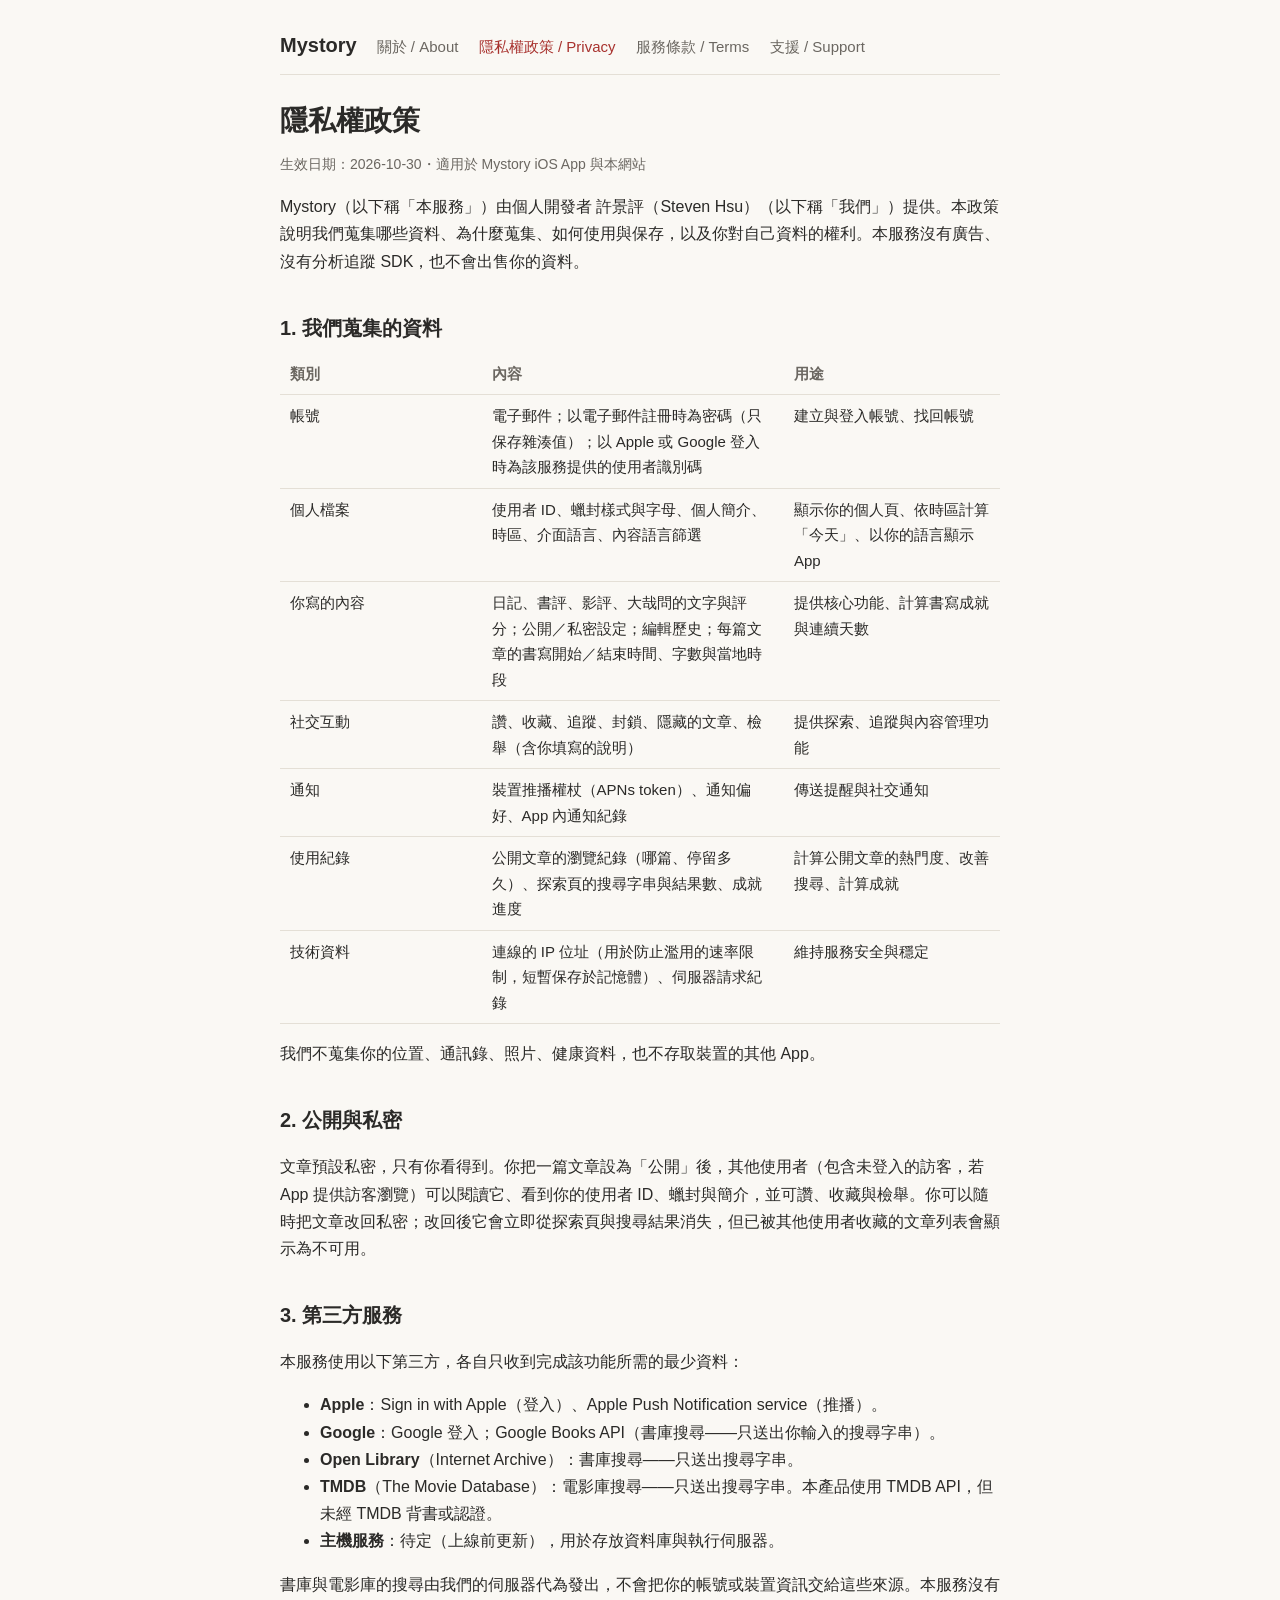
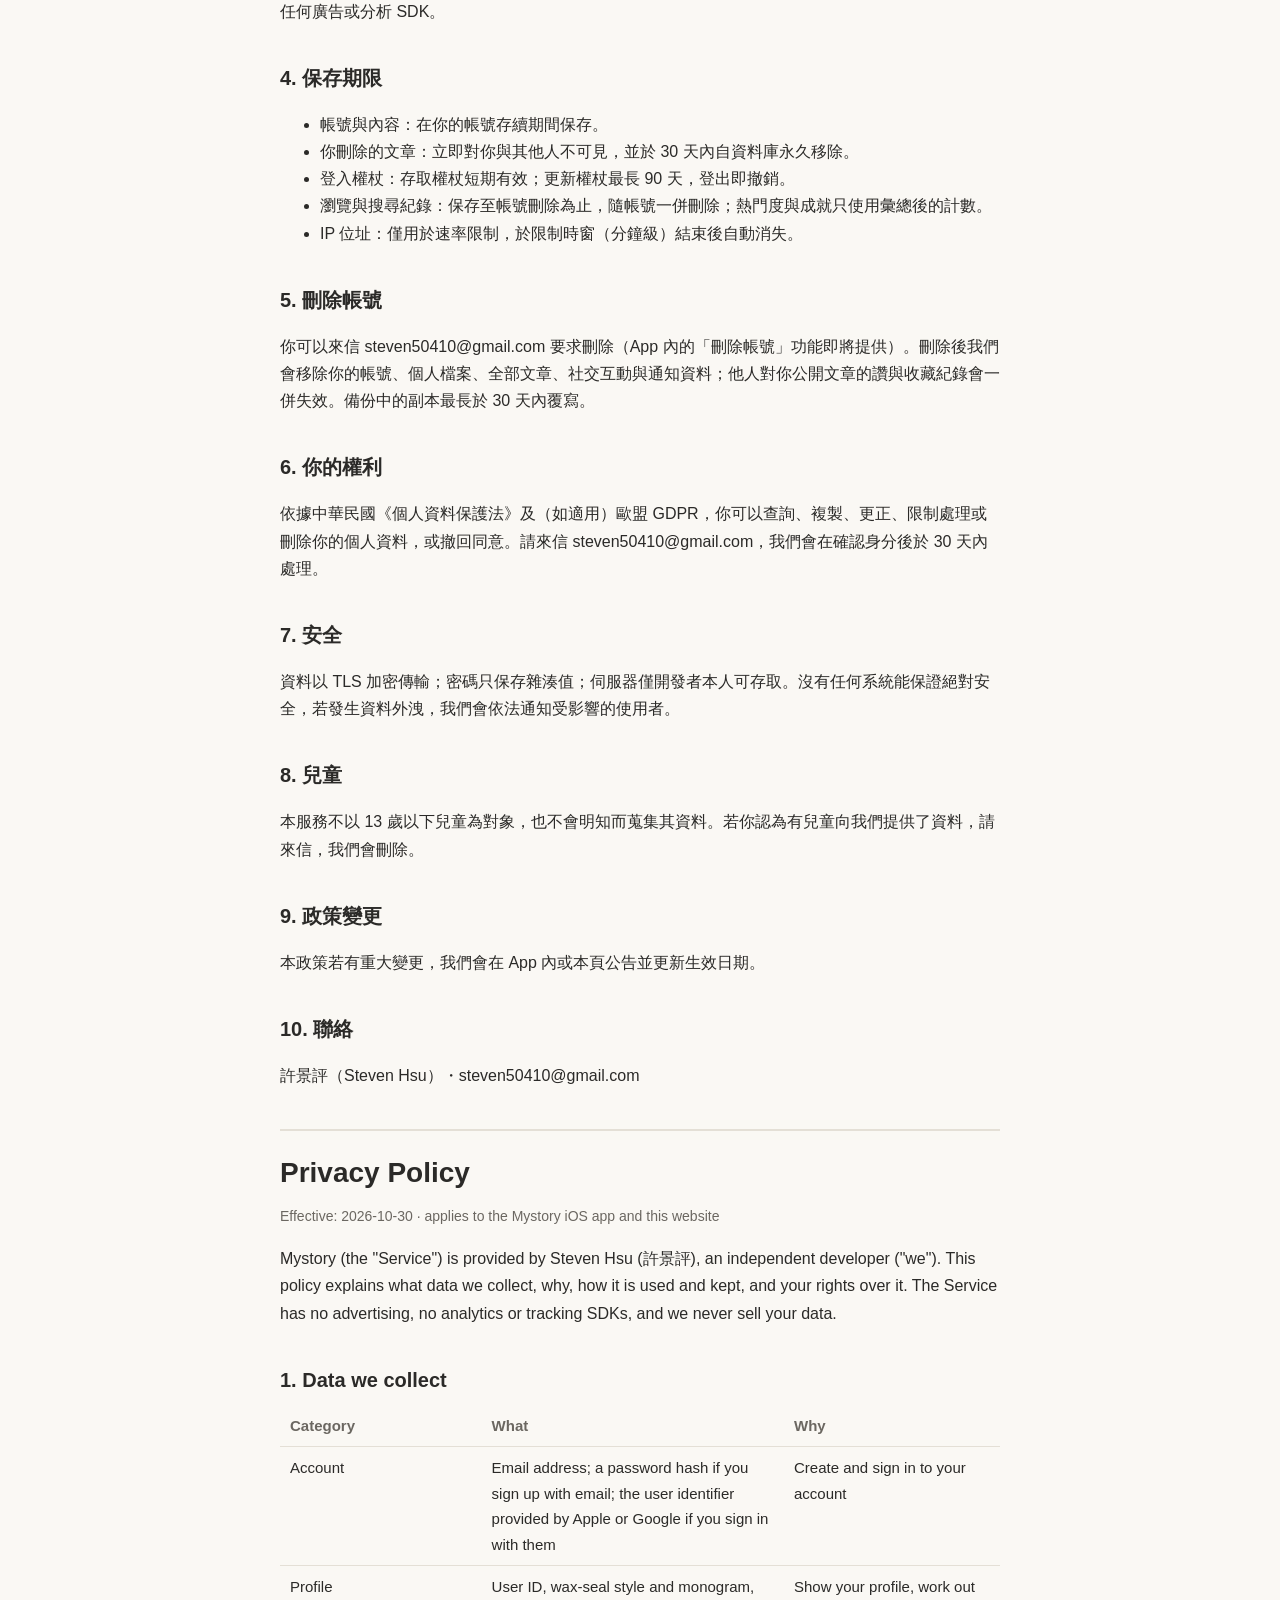
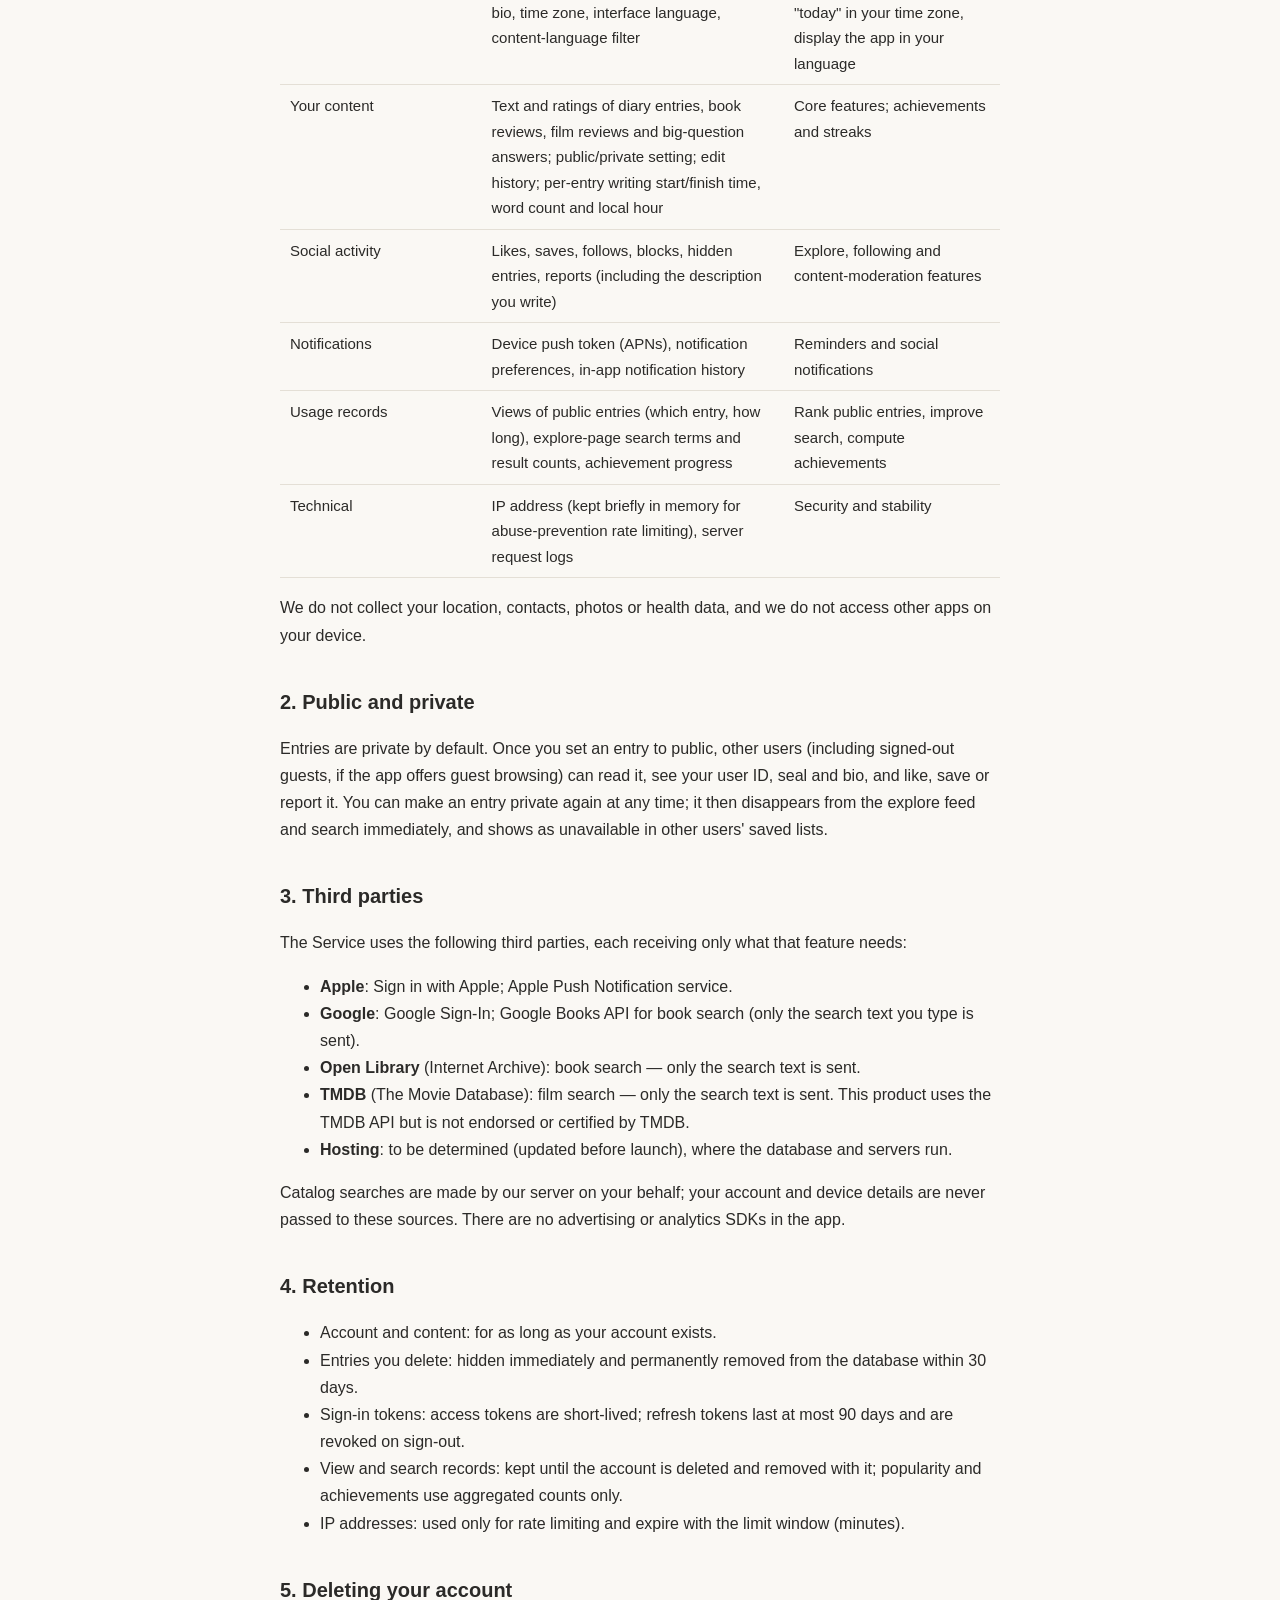
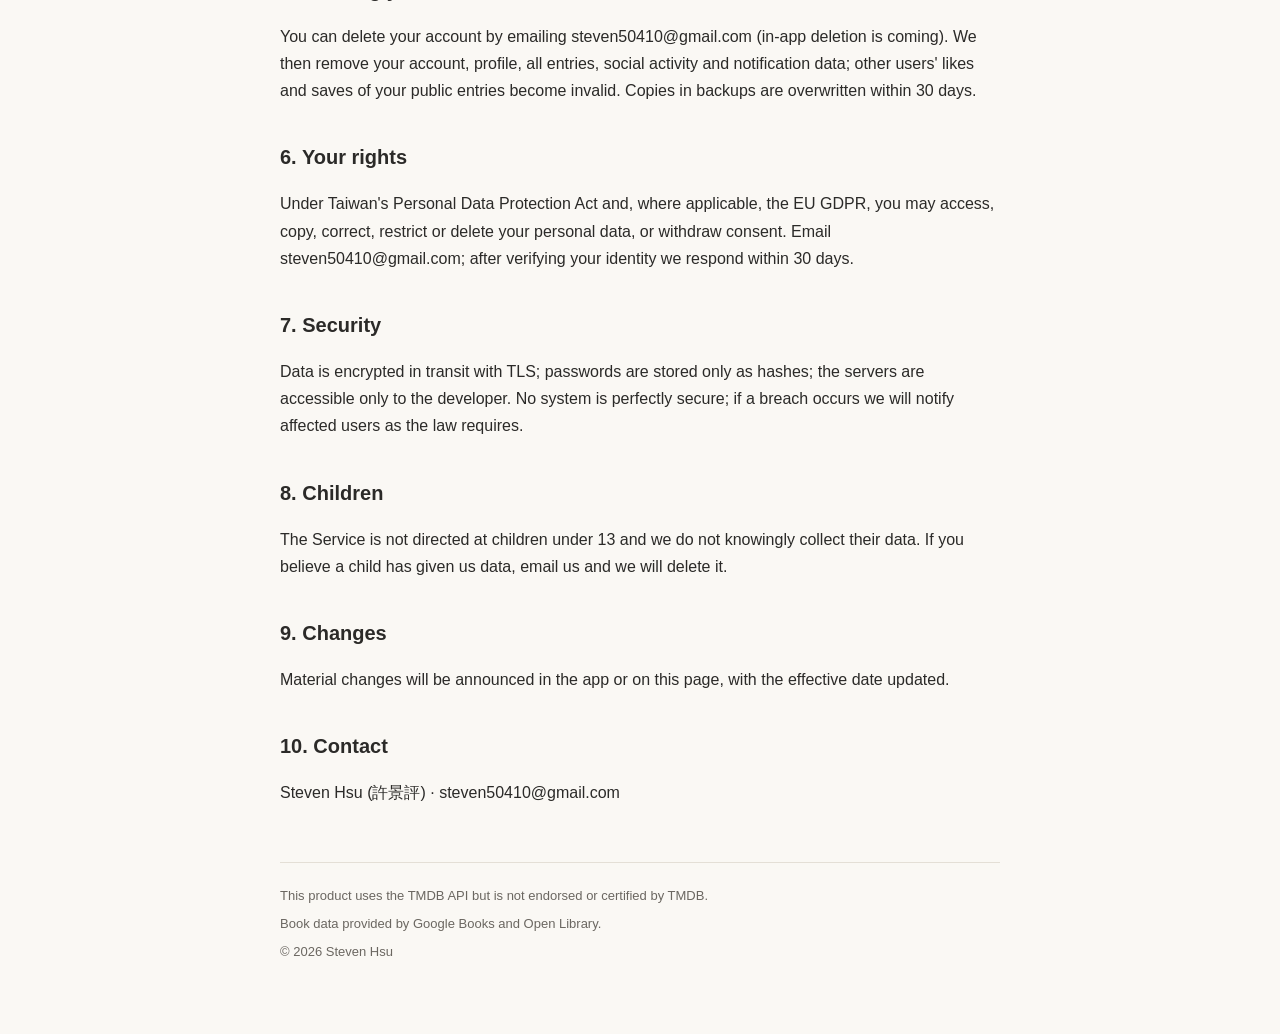
==== privacy.html @ a984b12b "init." ====
<!doctype html>
<html lang="zh-Hant">
<head>
<meta charset="utf-8">
<meta name="viewport" content="width=device-width, initial-scale=1">
<title>Mystory — 隱私權政策 / Privacy Policy</title>
<link rel="stylesheet" href="style.css">
</head>
<body>
<header>
  <a class="brand" href="index.html">Mystory</a>
  <nav>
    <a href="index.html">關於 / About</a>
    <a href="privacy.html" aria-current="page">隱私權政策 / Privacy</a>
    <a href="terms.html">服務條款 / Terms</a>
    <a href="support.html">支援 / Support</a>
  </nav>
</header>

<main>
<!-- ======================= 繁體中文 ======================= -->
<section class="lang" lang="zh-Hant">
  <h1>隱私權政策</h1>
  <p class="muted">生效日期：2026-10-30・適用於 Mystory iOS App 與本網站</p>

  <p>Mystory（以下稱「本服務」）由個人開發者 許景評（Steven Hsu）（以下稱「我們」）提供。本政策說明我們蒐集哪些資料、為什麼蒐集、如何使用與保存，以及你對自己資料的權利。本服務沒有廣告、沒有分析追蹤 SDK，也不會出售你的資料。</p>

  <h2>1. 我們蒐集的資料</h2>
  <table>
    <tr><th style="width:28%">類別</th><th>內容</th><th style="width:30%">用途</th></tr>
    <tr><td>帳號</td><td>電子郵件；以電子郵件註冊時為密碼（只保存雜湊值）；以 Apple 或 Google 登入時為該服務提供的使用者識別碼</td><td>建立與登入帳號、找回帳號</td></tr>
    <tr><td>個人檔案</td><td>使用者 ID、蠟封樣式與字母、個人簡介、時區、介面語言、內容語言篩選</td><td>顯示你的個人頁、依時區計算「今天」、以你的語言顯示 App</td></tr>
    <tr><td>你寫的內容</td><td>日記、書評、影評、大哉問的文字與評分；公開／私密設定；編輯歷史；每篇文章的書寫開始／結束時間、字數與當地時段</td><td>提供核心功能、計算書寫成就與連續天數</td></tr>
    <tr><td>社交互動</td><td>讚、收藏、追蹤、封鎖、隱藏的文章、檢舉（含你填寫的說明）</td><td>提供探索、追蹤與內容管理功能</td></tr>
    <tr><td>通知</td><td>裝置推播權杖（APNs token）、通知偏好、App 內通知紀錄</td><td>傳送提醒與社交通知</td></tr>
    <tr><td>使用紀錄</td><td>公開文章的瀏覽紀錄（哪篇、停留多久）、探索頁的搜尋字串與結果數、成就進度</td><td>計算公開文章的熱門度、改善搜尋、計算成就</td></tr>
    <tr><td>技術資料</td><td>連線的 IP 位址（用於防止濫用的速率限制，短暫保存於記憶體）、伺服器請求紀錄</td><td>維持服務安全與穩定</td></tr>
  </table>
  <p>我們不蒐集你的位置、通訊錄、照片、健康資料，也不存取裝置的其他 App。</p>

  <h2>2. 公開與私密</h2>
  <p>文章預設私密，只有你看得到。你把一篇文章設為「公開」後，其他使用者（包含未登入的訪客，若 App 提供訪客瀏覽）可以閱讀它、看到你的使用者 ID、蠟封與簡介，並可讚、收藏與檢舉。你可以隨時把文章改回私密；改回後它會立即從探索頁與搜尋結果消失，但已被其他使用者收藏的文章列表會顯示為不可用。</p>

  <h2>3. 第三方服務</h2>
  <p>本服務使用以下第三方，各自只收到完成該功能所需的最少資料：</p>
  <ul>
    <li><strong>Apple</strong>：Sign in with Apple（登入）、Apple Push Notification service（推播）。</li>
    <li><strong>Google</strong>：Google 登入；Google Books API（書庫搜尋——只送出你輸入的搜尋字串）。</li>
    <li><strong>Open Library</strong>（Internet Archive）：書庫搜尋——只送出搜尋字串。</li>
    <li><strong>TMDB</strong>（The Movie Database）：電影庫搜尋——只送出搜尋字串。本產品使用 TMDB API，但未經 TMDB 背書或認證。</li>
    <li><strong>主機服務</strong>：待定（上線前更新），用於存放資料庫與執行伺服器。</li>
  </ul>
  <p>書庫與電影庫的搜尋由我們的伺服器代為發出，不會把你的帳號或裝置資訊交給這些來源。本服務沒有任何廣告或分析 SDK。</p>

  <h2>4. 保存期限</h2>
  <ul>
    <li>帳號與內容：在你的帳號存續期間保存。</li>
    <li>你刪除的文章：立即對你與其他人不可見，並於 30 天內自資料庫永久移除。</li>
    <li>登入權杖：存取權杖短期有效；更新權杖最長 90 天，登出即撤銷。</li>
    <li>瀏覽與搜尋紀錄：保存至帳號刪除為止，隨帳號一併刪除；熱門度與成就只使用彙總後的計數。</li>
    <li>IP 位址：僅用於速率限制，於限制時窗（分鐘級）結束後自動消失。</li>
  </ul>

  <h2>5. 刪除帳號</h2>
  <p>你可以來信 steven50410@gmail.com 要求刪除（App 內的「刪除帳號」功能即將提供<!-- TODO WI-14 -->）。刪除後我們會移除你的帳號、個人檔案、全部文章、社交互動與通知資料；他人對你公開文章的讚與收藏紀錄會一併失效。備份中的副本最長於 30 天內覆寫。</p>

  <h2>6. 你的權利</h2>
  <p>依據中華民國《個人資料保護法》及（如適用）歐盟 GDPR，你可以查詢、複製、更正、限制處理或刪除你的個人資料，或撤回同意。請來信 steven50410@gmail.com，我們會在確認身分後於 30 天內處理。</p>

  <h2>7. 安全</h2>
  <p>資料以 TLS 加密傳輸；密碼只保存雜湊值；伺服器僅開發者本人可存取。沒有任何系統能保證絕對安全，若發生資料外洩，我們會依法通知受影響的使用者。</p>

  <h2>8. 兒童</h2>
  <p>本服務不以 13 歲以下兒童為對象，也不會明知而蒐集其資料。若你認為有兒童向我們提供了資料，請來信，我們會刪除。</p>

  <h2>9. 政策變更</h2>
  <p>本政策若有重大變更，我們會在 App 內或本頁公告並更新生效日期。</p>

  <h2>10. 聯絡</h2>
  <p>許景評（Steven Hsu）・steven50410@gmail.com</p>
</section>

<!-- ======================= English ======================= -->
<section class="lang" lang="en">
  <h1>Privacy Policy</h1>
  <p class="muted">Effective: 2026-10-30 · applies to the Mystory iOS app and this website</p>

  <p>Mystory (the "Service") is provided by Steven Hsu (許景評), an independent developer ("we"). This policy explains what data we collect, why, how it is used and kept, and your rights over it. The Service has no advertising, no analytics or tracking SDKs, and we never sell your data.</p>

  <h2>1. Data we collect</h2>
  <table>
    <tr><th style="width:28%">Category</th><th>What</th><th style="width:30%">Why</th></tr>
    <tr><td>Account</td><td>Email address; a password hash if you sign up with email; the user identifier provided by Apple or Google if you sign in with them</td><td>Create and sign in to your account</td></tr>
    <tr><td>Profile</td><td>User ID, wax-seal style and monogram, bio, time zone, interface language, content-language filter</td><td>Show your profile, work out "today" in your time zone, display the app in your language</td></tr>
    <tr><td>Your content</td><td>Text and ratings of diary entries, book reviews, film reviews and big-question answers; public/private setting; edit history; per-entry writing start/finish time, word count and local hour</td><td>Core features; achievements and streaks</td></tr>
    <tr><td>Social activity</td><td>Likes, saves, follows, blocks, hidden entries, reports (including the description you write)</td><td>Explore, following and content-moderation features</td></tr>
    <tr><td>Notifications</td><td>Device push token (APNs), notification preferences, in-app notification history</td><td>Reminders and social notifications</td></tr>
    <tr><td>Usage records</td><td>Views of public entries (which entry, how long), explore-page search terms and result counts, achievement progress</td><td>Rank public entries, improve search, compute achievements</td></tr>
    <tr><td>Technical</td><td>IP address (kept briefly in memory for abuse-prevention rate limiting), server request logs</td><td>Security and stability</td></tr>
  </table>
  <p>We do not collect your location, contacts, photos or health data, and we do not access other apps on your device.</p>

  <h2>2. Public and private</h2>
  <p>Entries are private by default. Once you set an entry to public, other users (including signed-out guests, if the app offers guest browsing) can read it, see your user ID, seal and bio, and like, save or report it. You can make an entry private again at any time; it then disappears from the explore feed and search immediately, and shows as unavailable in other users' saved lists.</p>

  <h2>3. Third parties</h2>
  <p>The Service uses the following third parties, each receiving only what that feature needs:</p>
  <ul>
    <li><strong>Apple</strong>: Sign in with Apple; Apple Push Notification service.</li>
    <li><strong>Google</strong>: Google Sign-In; Google Books API for book search (only the search text you type is sent).</li>
    <li><strong>Open Library</strong> (Internet Archive): book search — only the search text is sent.</li>
    <li><strong>TMDB</strong> (The Movie Database): film search — only the search text is sent. This product uses the TMDB API but is not endorsed or certified by TMDB.</li>
    <li><strong>Hosting</strong>: to be determined (updated before launch), where the database and servers run.</li>
  </ul>
  <p>Catalog searches are made by our server on your behalf; your account and device details are never passed to these sources. There are no advertising or analytics SDKs in the app.</p>

  <h2>4. Retention</h2>
  <ul>
    <li>Account and content: for as long as your account exists.</li>
    <li>Entries you delete: hidden immediately and permanently removed from the database within 30 days.</li>
    <li>Sign-in tokens: access tokens are short-lived; refresh tokens last at most 90 days and are revoked on sign-out.</li>
    <li>View and search records: kept until the account is deleted and removed with it; popularity and achievements use aggregated counts only.</li>
    <li>IP addresses: used only for rate limiting and expire with the limit window (minutes).</li>
  </ul>

  <h2>5. Deleting your account</h2>
  <p>You can delete your account by emailing steven50410@gmail.com (in-app deletion is coming<!-- TODO WI-14 -->). We then remove your account, profile, all entries, social activity and notification data; other users' likes and saves of your public entries become invalid. Copies in backups are overwritten within 30 days.</p>

  <h2>6. Your rights</h2>
  <p>Under Taiwan's Personal Data Protection Act and, where applicable, the EU GDPR, you may access, copy, correct, restrict or delete your personal data, or withdraw consent. Email steven50410@gmail.com; after verifying your identity we respond within 30 days.</p>

  <h2>7. Security</h2>
  <p>Data is encrypted in transit with TLS; passwords are stored only as hashes; the servers are accessible only to the developer. No system is perfectly secure; if a breach occurs we will notify affected users as the law requires.</p>

  <h2>8. Children</h2>
  <p>The Service is not directed at children under 13 and we do not knowingly collect their data. If you believe a child has given us data, email us and we will delete it.</p>

  <h2>9. Changes</h2>
  <p>Material changes will be announced in the app or on this page, with the effective date updated.</p>

  <h2>10. Contact</h2>
  <p>Steven Hsu (許景評) · steven50410@gmail.com</p>
</section>
</main>

<footer>
  <p>This product uses the TMDB API but is not endorsed or certified by TMDB.</p>
  <p>Book data provided by Google Books and Open Library.</p>
  <p>© 2026 Steven Hsu</p>
</footer>
</body>
</html>
---- style.css ----
:root {
  --ink: #2b2a28;
  --muted: #6b6761;
  --paper: #faf8f4;
  --line: #e4dfd6;
  --seal: #a8322e;
  --max: 720px;
}
@media (prefers-color-scheme: dark) {
  :root { --ink: #ece8e1; --muted: #a39d94; --paper: #1d1c1a; --line: #3a3733; --seal: #d9534f; }
}
* { box-sizing: border-box; }
html { color-scheme: light dark; }
body {
  margin: 0;
  padding: 0 20px 64px;
  background: var(--paper);
  color: var(--ink);
  font: 16px/1.7 -apple-system, "SF Pro Text", "PingFang TC", "Noto Sans TC", "Helvetica Neue", Arial, sans-serif;
}
header, main, footer { max-width: var(--max); margin: 0 auto; }
header { padding: 28px 0 12px; border-bottom: 1px solid var(--line); display: flex; flex-wrap: wrap; gap: 8px 20px; align-items: baseline; }
header .brand { font-weight: 700; font-size: 20px; color: var(--ink); text-decoration: none; }
header nav a { color: var(--muted); text-decoration: none; margin-right: 16px; font-size: 15px; }
header nav a:hover, header nav a[aria-current] { color: var(--seal); }
main { padding-top: 28px; }
h1 { font-size: 28px; line-height: 1.3; margin: 0 0 6px; }
h2 { font-size: 20px; margin: 36px 0 8px; }
h3 { font-size: 16px; margin: 20px 0 4px; }
p, li { color: var(--ink); }
.muted { color: var(--muted); font-size: 14px; }
a { color: var(--seal); }
table { border-collapse: collapse; width: 100%; margin: 8px 0 12px; font-size: 15px; }
th, td { text-align: left; vertical-align: top; padding: 8px 10px; border-bottom: 1px solid var(--line); }
th { color: var(--muted); font-weight: 600; }
.lang { margin: 40px 0 0; padding-top: 24px; border-top: 2px solid var(--line); }
.lang:first-of-type { margin-top: 0; padding-top: 0; border-top: 0; }
.todo { background: rgba(168, 50, 46, .08); border-left: 3px solid var(--seal); padding: 2px 8px; }
footer { margin-top: 56px; padding-top: 16px; border-top: 1px solid var(--line); font-size: 13px; color: var(--muted); }
footer p { margin: 6px 0; color: var(--muted); }
@media (max-width: 480px) { body { font-size: 15px; } h1 { font-size: 24px; } }
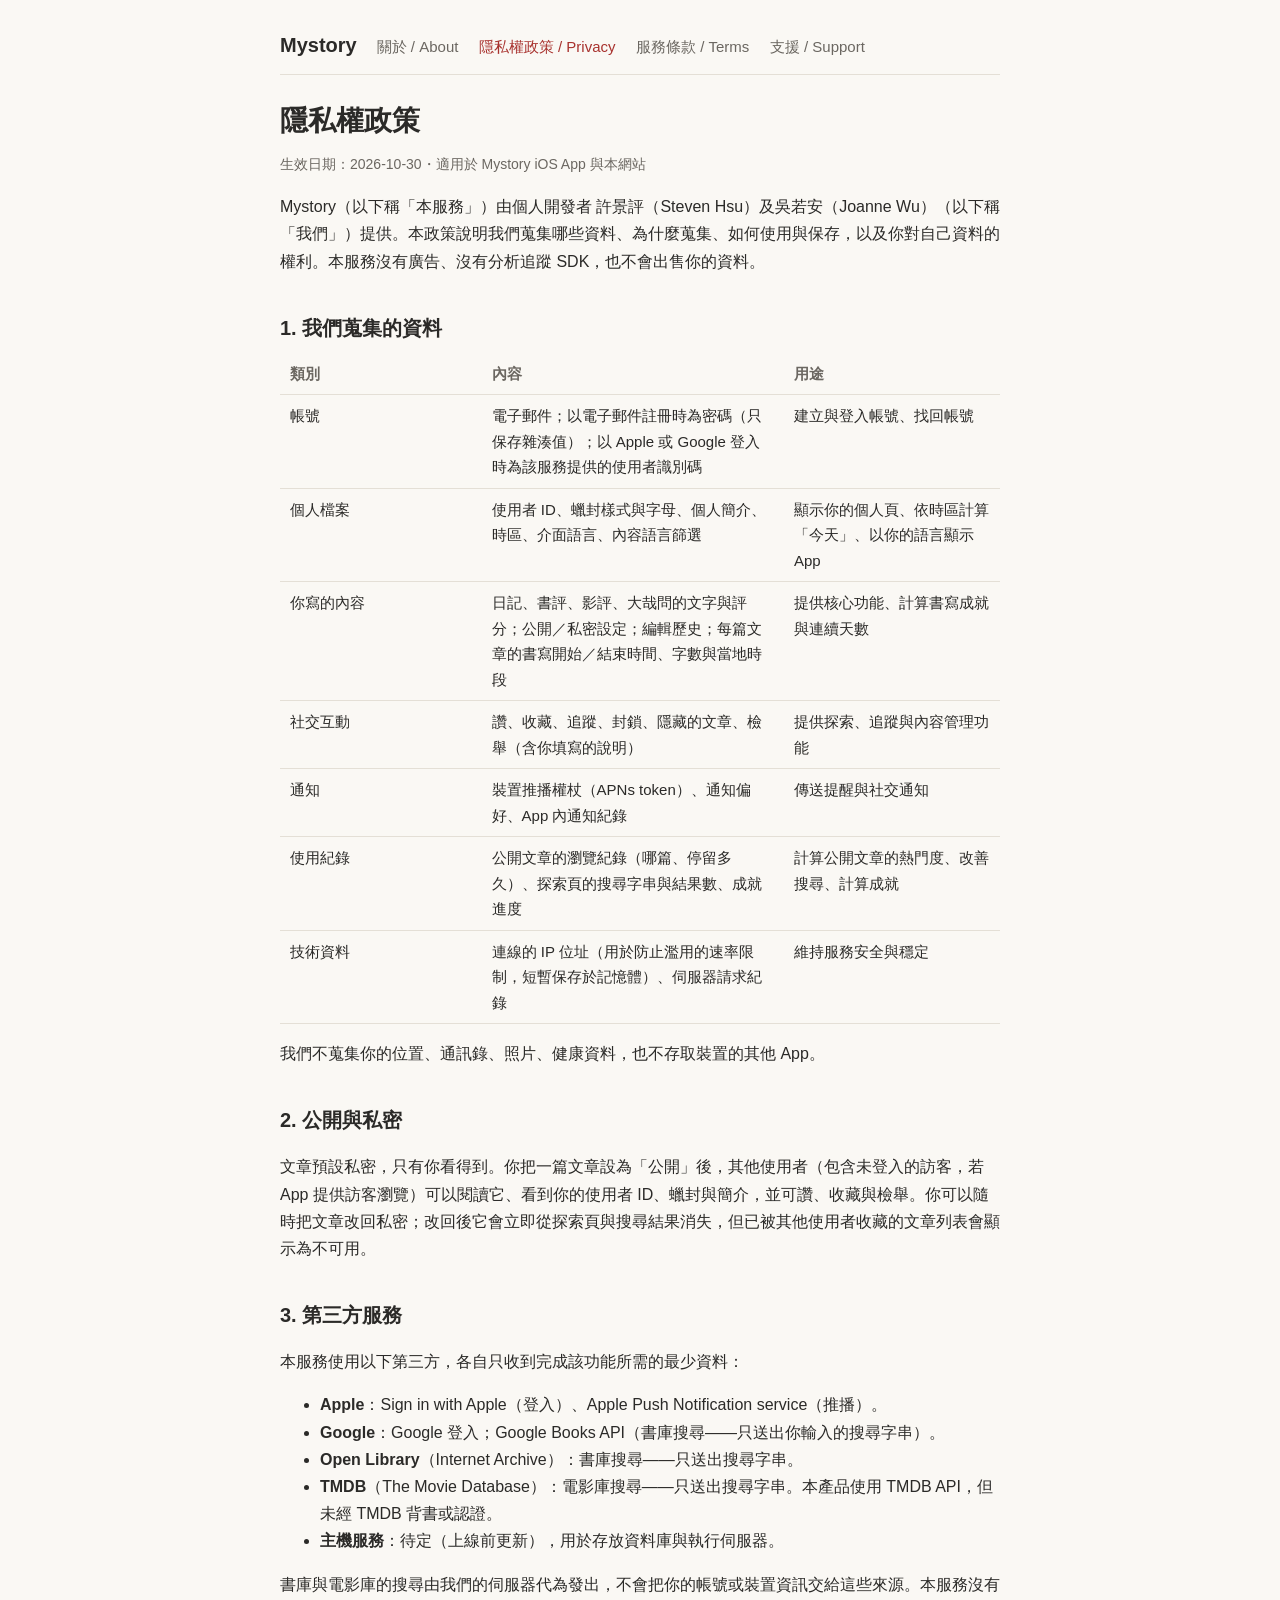
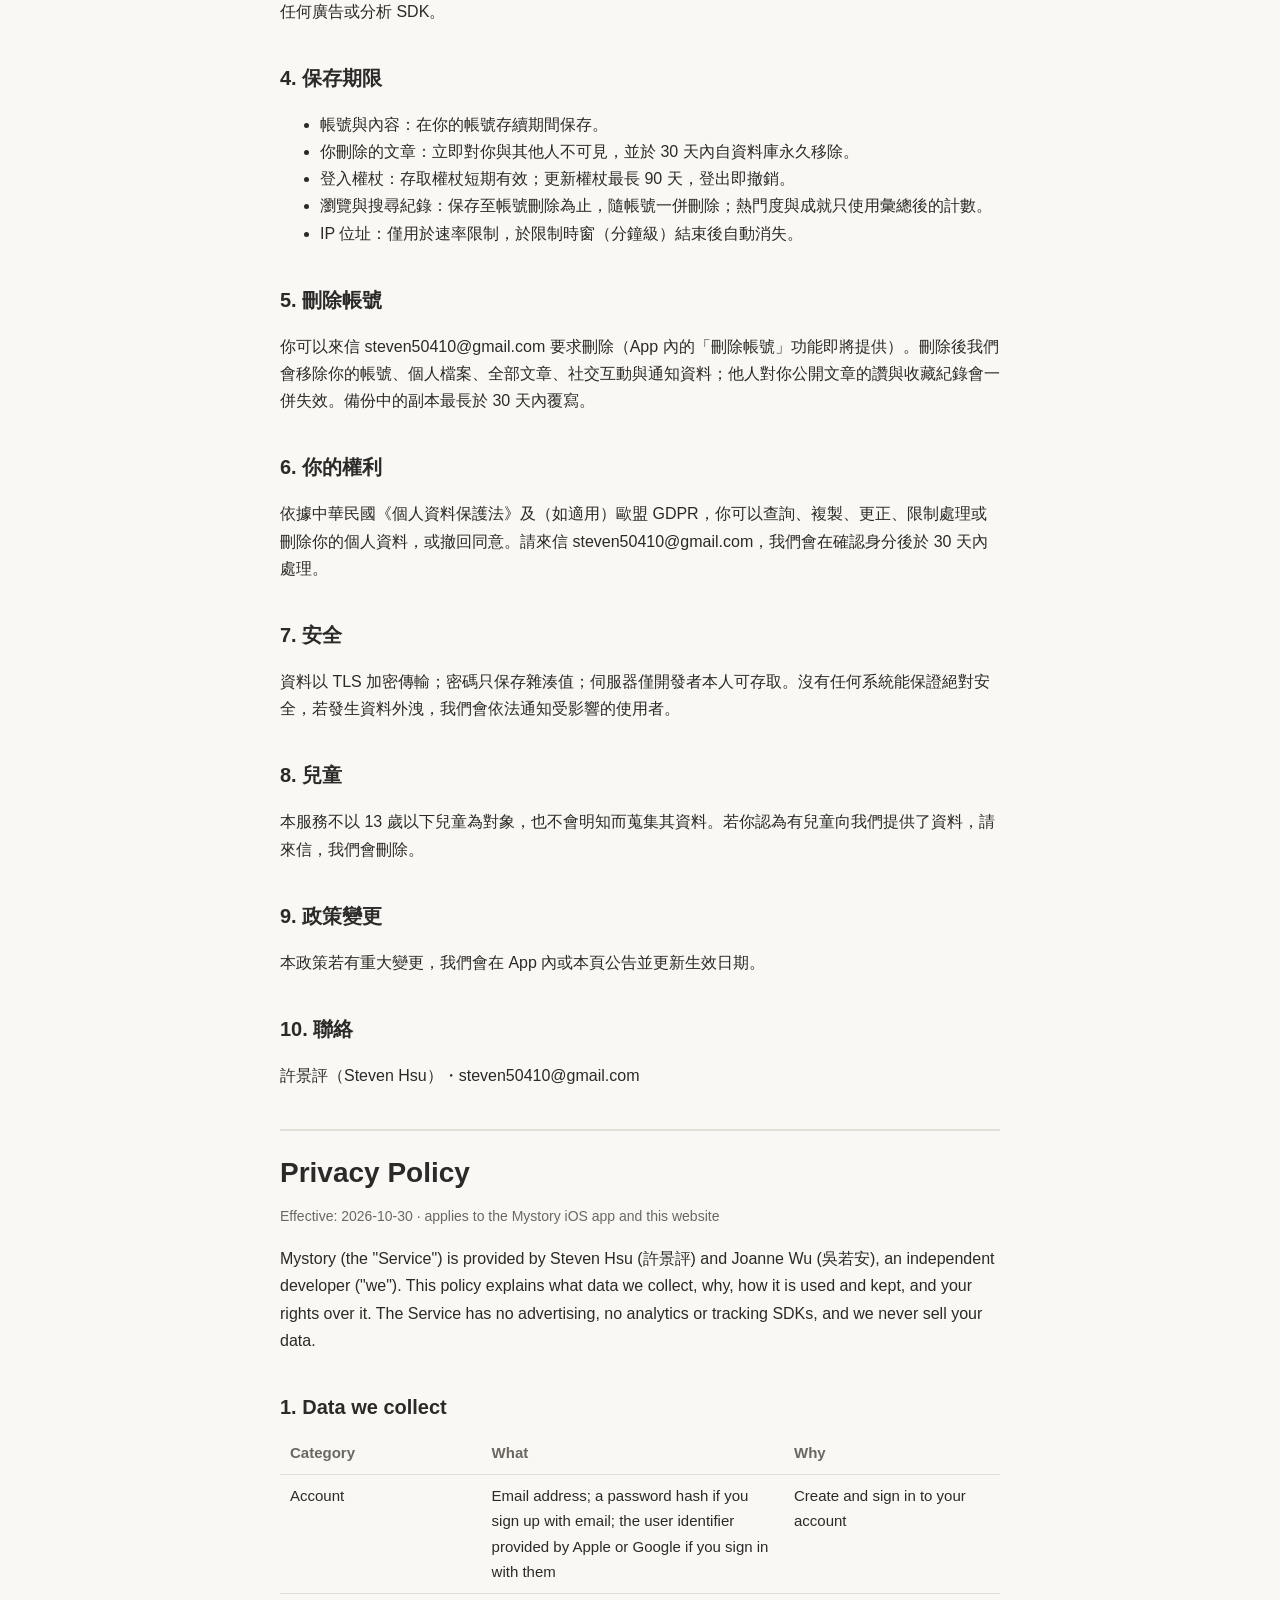
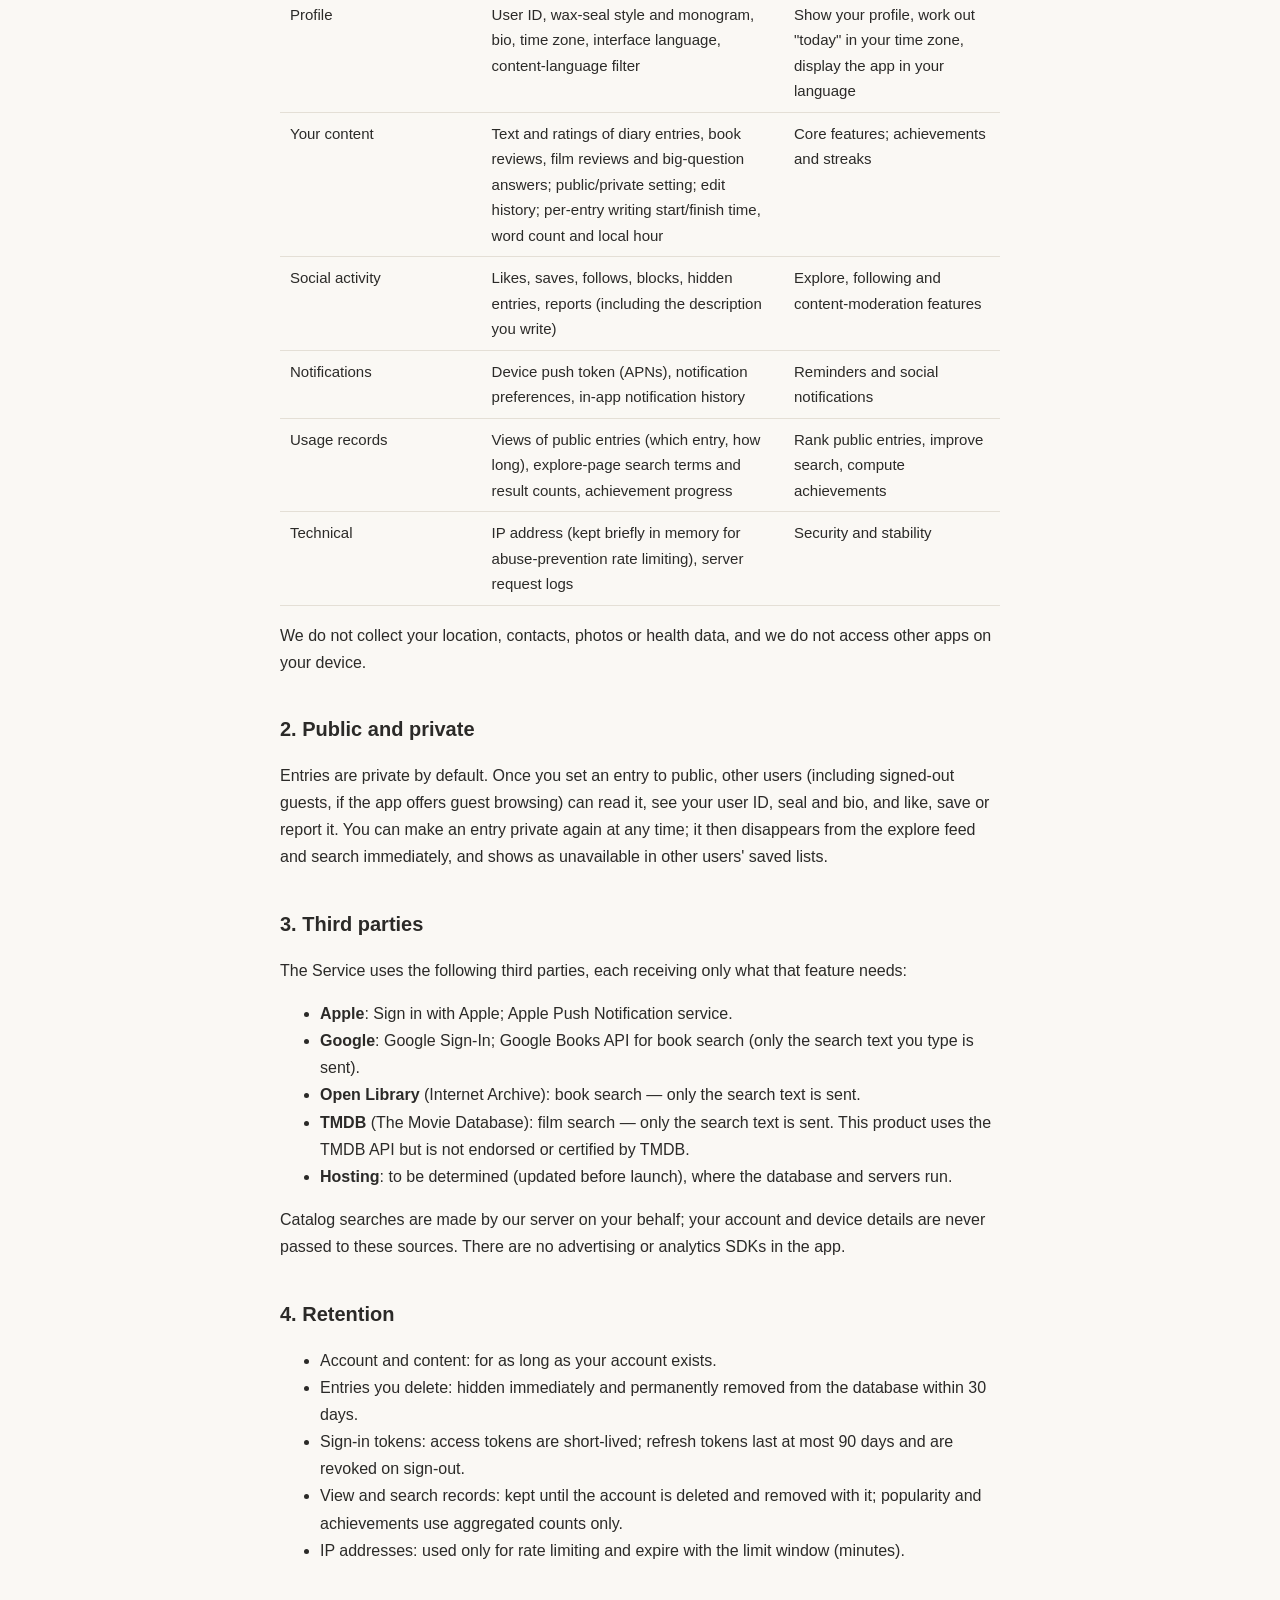
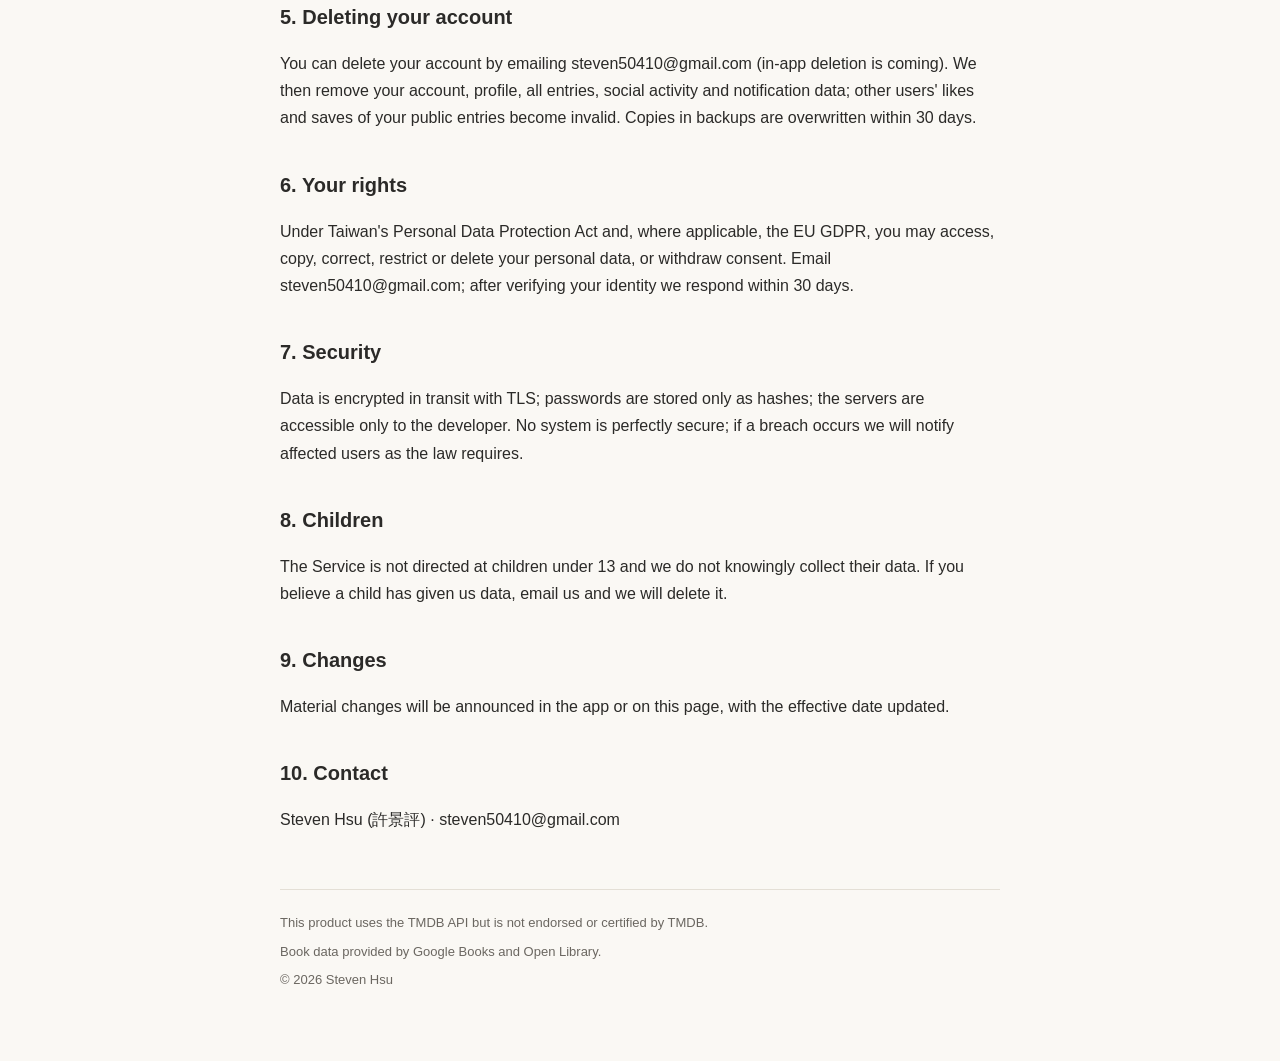
==== commit 4b6ebe0e: "modify. creators" ====
--- a/privacy.html
+++ b/privacy.html
@@ -23,7 +23,7 @@
   <h1>隱私權政策</h1>
   <p class="muted">生效日期：2026-10-30・適用於 Mystory iOS App 與本網站</p>
 
-  <p>Mystory（以下稱「本服務」）由個人開發者 許景評（Steven Hsu）（以下稱「我們」）提供。本政策說明我們蒐集哪些資料、為什麼蒐集、如何使用與保存，以及你對自己資料的權利。本服務沒有廣告、沒有分析追蹤 SDK，也不會出售你的資料。</p>
+  <p>Mystory（以下稱「本服務」）由個人開發者 許景評（Steven Hsu）及吳若安（Joanne Wu）（以下稱「我們」）提供。本政策說明我們蒐集哪些資料、為什麼蒐集、如何使用與保存，以及你對自己資料的權利。本服務沒有廣告、沒有分析追蹤 SDK，也不會出售你的資料。</p>
 
   <h2>1. 我們蒐集的資料</h2>
   <table>
@@ -85,7 +85,7 @@
   <h1>Privacy Policy</h1>
   <p class="muted">Effective: 2026-10-30 · applies to the Mystory iOS app and this website</p>
 
-  <p>Mystory (the "Service") is provided by Steven Hsu (許景評), an independent developer ("we"). This policy explains what data we collect, why, how it is used and kept, and your rights over it. The Service has no advertising, no analytics or tracking SDKs, and we never sell your data.</p>
+  <p>Mystory (the "Service") is provided by Steven Hsu (許景評) and Joanne Wu (吳若安), an independent developer ("we"). This policy explains what data we collect, why, how it is used and kept, and your rights over it. The Service has no advertising, no analytics or tracking SDKs, and we never sell your data.</p>
 
   <h2>1. Data we collect</h2>
   <table>
